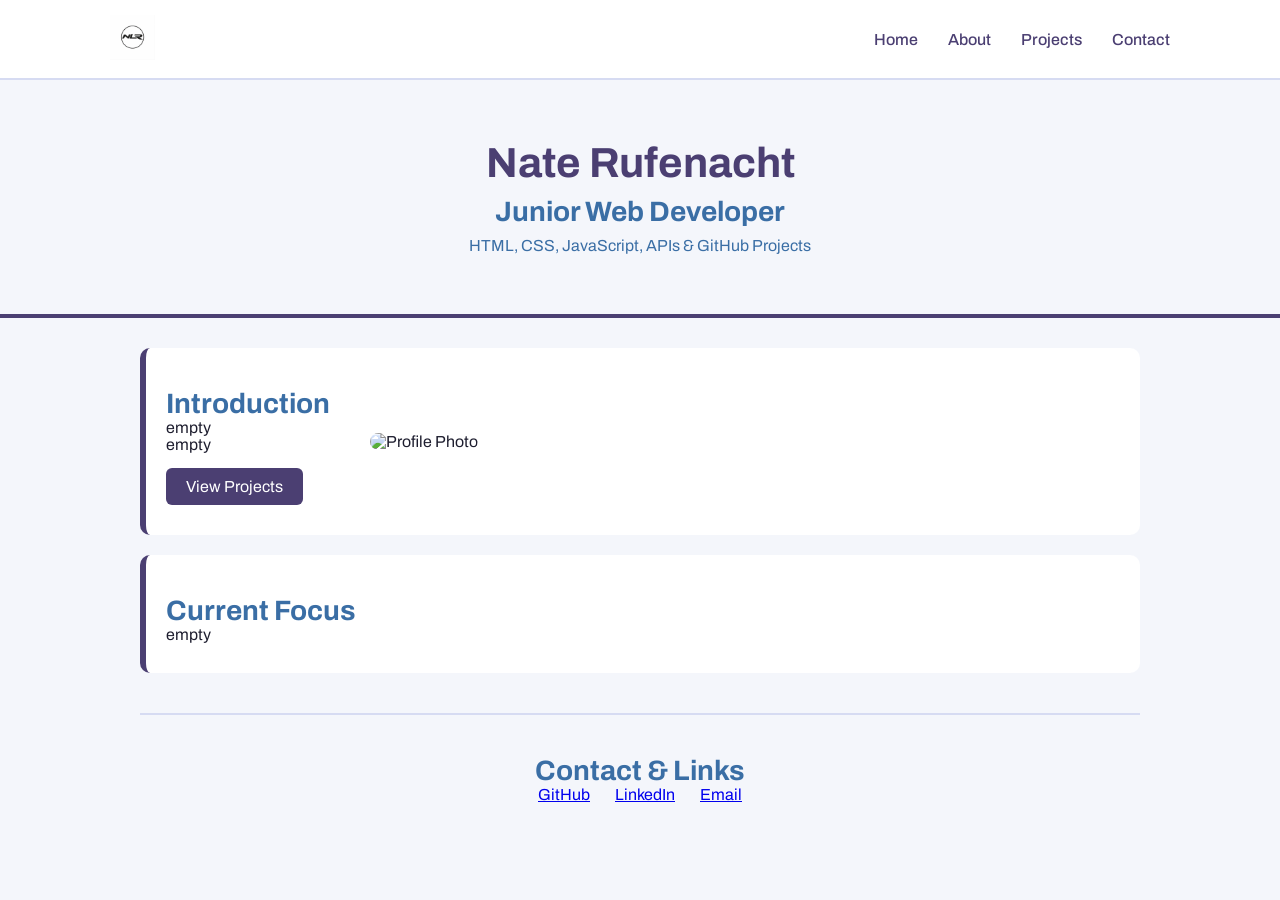
==== index.html @ f146574a "text update to main page" ====
<!DOCTYPE html>
<html lang="en">
<head>
    <meta charset="UTF-8">
    <meta name="viewport" content="width=device-width, initial-scale=1.0">
    <title>Nate Rufenacht | Portfolio</title>

    <link href="https://fonts.googleapis.com/css2?family=Archivo:wght@400;500;600&display=swap" rel="stylesheet">
    <link rel="stylesheet" href="style.css">
</head>
<body>

<nav class="nav">
    <div class="nav-container">
        <a href="index.html" class="logo">
            <img src="images/logo.png" alt="NLR Logo">
        </a>

        <ul class="nav-list">
            <li><a href="index.html">Home</a></li>
            <li><a href="about.html" target="_blank">About</a></li>
            <li><a href="projects.html" target="_blank">Projects</a></li>
            <li><a href="#contact">Contact</a></li>
        </ul>
    </div>
</nav>

<main>

<header class="container hero">
	<h1>Nate Rufenacht</h1>
    <h2>Junior Web Developer</h2>
    <p class="subtitle">HTML, CSS, JavaScript, APIs & GitHub Projects</p>
</header>

<div class="divider"></div>

<section class="container intro-layout">
    <div class="intro-text">
        <h2>Introduction</h2>
        <p>empty</p>
        <p>empty</p>

        <a href="projects.html" target="_blank" class="cta-button">
            View Projects
        </a>
    </div>

    <div class="intro-photo">
        <img src="images/profile.jpg" alt="Profile Photo">
    </div>
</section>

<section class="container content-card">
    <h2>Current Focus</h2>
    <p>empty</p>
</section>

</main>

<footer id="contact" class="container footer">
    <h2>Contact & Links</h2>
    <ul class="footer-links">
        <li><a href="https://github.com/naterufenacht" target="_blank">GitHub</a></li>
        <li><a href="#" target="_blank">LinkedIn</a></li>
        <li><a href="mailto:your.email@example.com">Email</a></li>
    </ul>
</footer>

</body>
</html>
---- style.css ----
:root {
    --primary: #4B3F72;
    --secondary: #3A6EA5;
    --accent: #A9B8E8;
    --background: #F4F6FB;
    --text: #1E1E2F;
    --line: #D6DBF2;
    --card: #FFFFFF;
}

* {
    margin: 0;
    padding: 0;
    box-sizing: border-box;
}

body {
    font-family: "Archivo", sans-serif;
    background: var(--background);
    color: var(--text);
}

/* Sticky Navbar */
.nav {
    position: sticky;
    top: 0;
    width: 100%;
    background: white;
    border-bottom: 2px solid var(--line);
    z-index: 1000;
}

.nav-container {
    max-width: 1100px;
    margin: 0 auto;
    padding: 15px 20px;
    display: flex;
    align-items: center;
    justify-content: space-between;
}

/* Logo */
.logo img {
    height: 45px;
    transition: transform 0.3s ease, filter 0.3s ease;
}

/* Dynamic Hover Effect */
.logo img:hover {
    transform: translateY(-3px) scale(1.05);
    filter: brightness(1.1);
}

/* Nav Links */
.nav-list {
    list-style: none;
    display: flex;
    gap: 30px;
}

.nav-list a {
    text-decoration: none;
    color: var(--primary);
    font-weight: 500;
    position: relative;
}

.nav-list a:hover {
    color: var(--secondary);
}

/* Layout */
.container {
    max-width: 1000px;
    margin: 0 auto;
    padding: 30px 20px;
}

.hero {
    text-align: center;
    padding-top: 60px;
}

h1 {
    font-size: 42px;
    color: var(--primary);
}

h2 {
    font-size: 28px;
    color: var(--secondary);
    margin-top: 10px;
}

.subtitle {
    color: var(--secondary);
    margin-top: 10px;
}

.divider {
    height: 4px;
    background: var(--primary);
    margin: 30px 0;
}

.intro-layout {
    display: flex;
    gap: 40px;
    align-items: center;
    background: var(--card);
    border-left: 6px solid var(--primary);
    border-radius: 10px;
}

.intro-photo img {
    width: 180px;
    border-radius: 10px;
}

.content-card {
    background: var(--card);
    border-left: 6px solid var(--primary);
    border-radius: 10px;
    margin-top: 20px;
}

.project-card {
    display: flex;
    gap: 30px;
    align-items: center;
    background: var(--card);
    border-left: 6px solid var(--secondary);
    border-radius: 10px;
    margin-bottom: 25px;
}

.project-image img {
    width: 260px;
    border-radius: 8px;
}

.cta-button {
    display: inline-block;
    margin-top: 15px;
    padding: 10px 20px;
    background: var(--primary);
    color: white;
    text-decoration: none;
    border-radius: 6px;
}

.cta-button:hover {
    background: var(--secondary);
}

.footer {
    text-align: center;
    border-top: 2px solid var(--line);
    margin-top: 40px;
}

.footer-links {
    list-style: none;
    display: flex;
    justify-content: center;
    gap: 25px;
}

/* Mobile */
@media (max-width: 768px) {
    .nav-list {
        gap: 15px;
        font-size: 14px;
    }

    .intro-layout,
    .project-card {
        flex-direction: column;
        text-align: center;
    }

    .project-image img {
        width: 100%;
        max-width: 300px;
    }
}
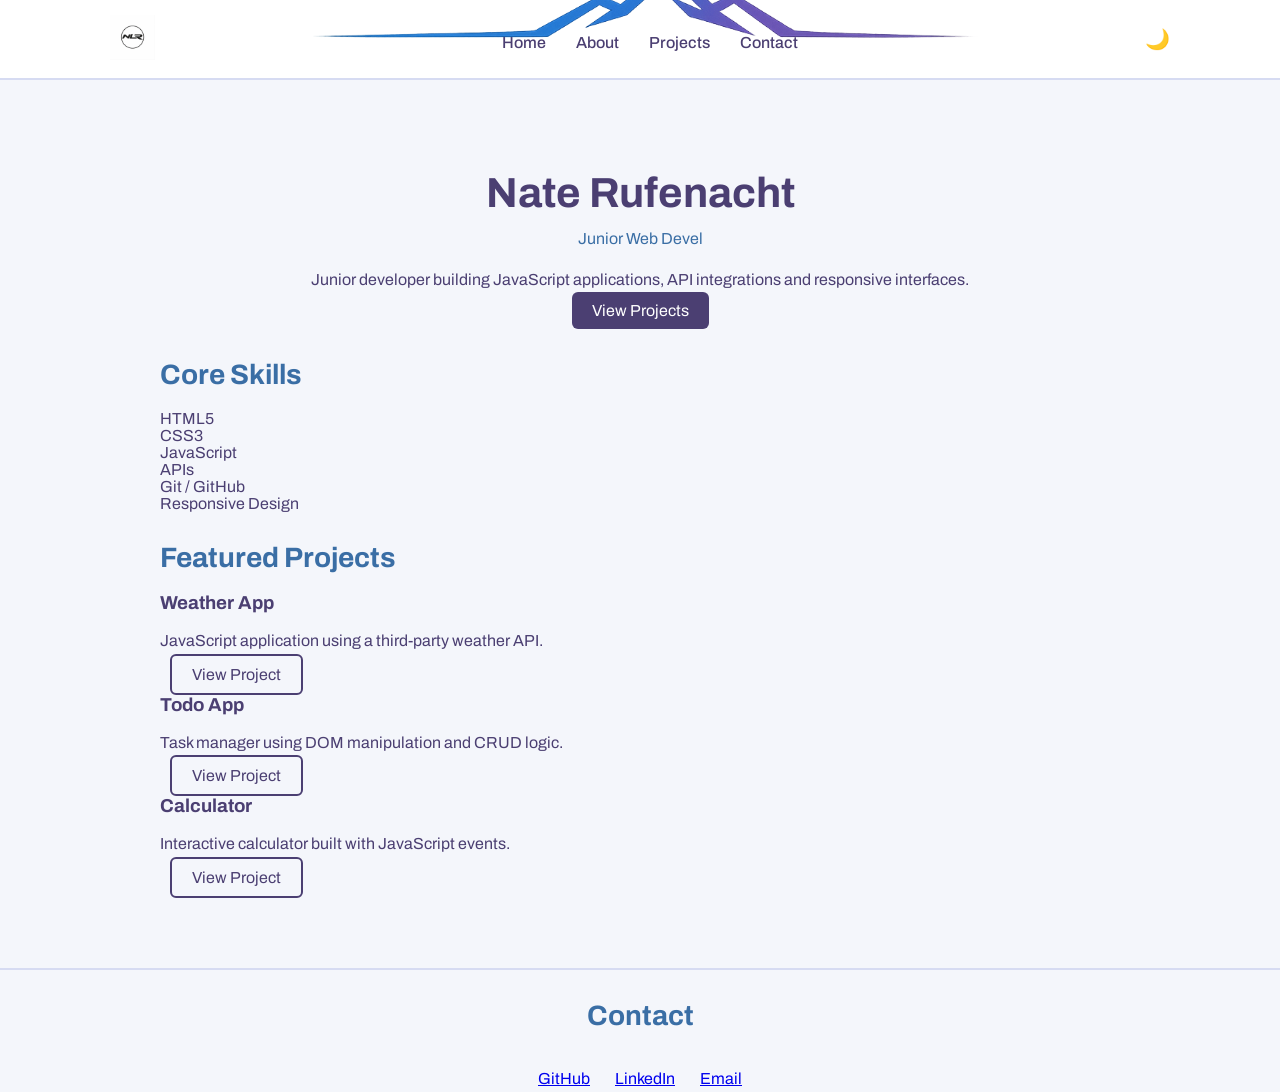
==== commit 04b2447c: "structure changes wednesday" ====
--- a/index.html
+++ b/index.html
@@ -1,71 +1,193 @@
 <!DOCTYPE html>
 <html lang="en">
+
 <head>
+
+    <!-- Basic page setup -->
     <meta charset="UTF-8">
     <meta name="viewport" content="width=device-width, initial-scale=1.0">
-    <title>Nate Rufenacht | Portfolio</title>
+
+    <title>Nate Rufenacht | Web Developer</title>
+
+    <!-- Google font -->
+    <link rel="preconnect" href="https://fonts.googleapis.com">
+    <link rel="preconnect" href="https://fonts.gstatic.com" crossorigin>
 
     <link href="https://fonts.googleapis.com/css2?family=Archivo:wght@400;500;600&display=swap" rel="stylesheet">
+
+    <!-- Styles -->
     <link rel="stylesheet" href="style.css">
+
 </head>
+
+
 <body>
 
-<nav class="nav">
-    <div class="nav-container">
-        <a href="index.html" class="logo">
-            <img src="images/logo.png" alt="NLR Logo">
-        </a>
+    <!-- Navigation -->
 
-        <ul class="nav-list">
-            <li><a href="index.html">Home</a></li>
-            <li><a href="about.html" target="_blank">About</a></li>
-            <li><a href="projects.html" target="_blank">Projects</a></li>
-            <li><a href="#contact">Contact</a></li>
+    <nav class="nav">
+
+        <div class="nav-container">
+
+            <!-- Logo -->
+            <a href="index.html" class="logo">
+                <img src="images/logo.png" alt="NLR logo">
+            </a>
+
+            <!-- Navigation links -->
+            <ul class="nav-list">
+                <li><a href="index.html">Home</a></li>
+                <li><a href="about.html">About</a></li>
+                <li><a href="projects.html">Projects</a></li>
+                <li><a href="#contact">Contact</a></li>
+            </ul>
+
+            <!-- Dark mode toggle -->
+            <button id="dark-toggle" class="dark-toggle">
+                🌙
+            </button>
+
+        </div>
+
+    </nav>
+
+
+    <main class="container">
+
+        <!-- Hero section -->
+
+        <section class="hero">
+
+            <h1>Nate Rufenacht</h1>
+
+            <p class="subtitle">
+                <span id="typing-text"></span>
+            </p>
+
+            <p class="hero-intro">
+                Junior developer building JavaScript applications, API integrations
+                and responsive interfaces.
+            </p>
+
+            <a href="projects.html" class="btn-primary">
+                View Projects
+            </a>
+
+        </section>
+
+
+        <!-- Skills overview -->
+
+        <section class="skills-section">
+
+            <h2>Core Skills</h2>
+
+            <div class="skills-grid">
+
+                <div class="skill-card">HTML5</div>
+                <div class="skill-card">CSS3</div>
+                <div class="skill-card">JavaScript</div>
+                <div class="skill-card">APIs</div>
+                <div class="skill-card">Git / GitHub</div>
+                <div class="skill-card">Responsive Design</div>
+
+            </div>
+
+        </section>
+
+
+        <!-- Featured projects preview -->
+
+        <section class="featured-projects">
+
+            <h2>Featured Projects</h2>
+
+            <div class="project-preview">
+
+                <div class="project-item">
+
+                    <h3>Weather App</h3>
+
+                    <p>
+                        JavaScript application using a third-party weather API.
+                    </p>
+
+                    <a href="projects.html" class="btn-secondary">
+                        View Project
+                    </a>
+
+                </div>
+
+
+                <div class="project-item">
+
+                    <h3>Todo App</h3>
+
+                    <p>
+                        Task manager using DOM manipulation and CRUD logic.
+                    </p>
+
+                    <a href="projects.html" class="btn-secondary">
+                        View Project
+                    </a>
+
+                </div>
+
+
+                <div class="project-item">
+
+                    <h3>Calculator</h3>
+
+                    <p>
+                        Interactive calculator built with JavaScript events.
+                    </p>
+
+                    <a href="projects.html" class="btn-secondary">
+                        View Project
+                    </a>
+
+                </div>
+
+            </div>
+
+        </section>
+
+    </main>
+
+
+    <!-- Footer -->
+
+    <footer id="contact" class="footer">
+
+        <h2>Contact</h2>
+
+        <ul class="footer-links">
+
+            <li>
+                <a href="https://github.com/naterufenacht" target="_blank">
+                    GitHub
+                </a>
+            </li>
+
+            <li>
+                <a href="#">
+                    LinkedIn
+                </a>
+            </li>
+
+            <li>
+                <a href="mailto:your.email@example.com">
+                    Email
+                </a>
+            </li>
+
         </ul>
-    </div>
-</nav>
 
-<main>
+    </footer>
 
-<header class="container hero">
-	<h1>Nate Rufenacht</h1>
-    <h2>Junior Web Developer</h2>
-    <p class="subtitle">HTML, CSS, JavaScript, APIs & GitHub Projects</p>
-</header>
 
-<div class="divider"></div>
-
-<section class="container intro-layout">
-    <div class="intro-text">
-        <h2>Introduction</h2>
-        <p>empty</p>
-        <p>empty</p>
-
-        <a href="projects.html" target="_blank" class="cta-button">
-            View Projects
-        </a>
-    </div>
-
-    <div class="intro-photo">
-        <img src="images/profile.jpg" alt="Profile Photo">
-    </div>
-</section>
-
-<section class="container content-card">
-    <h2>Current Focus</h2>
-    <p>empty</p>
-</section>
-
-</main>
-
-<footer id="contact" class="container footer">
-    <h2>Contact & Links</h2>
-    <ul class="footer-links">
-        <li><a href="https://github.com/naterufenacht" target="_blank">GitHub</a></li>
-        <li><a href="#" target="_blank">LinkedIn</a></li>
-        <li><a href="mailto:your.email@example.com">Email</a></li>
-    </ul>
-</footer>
+    <!-- Scripts -->
+    <script src="script.js"></script>
 
 </body>
-</html>
+</html>
--- a/style.css
+++ b/style.css
@@ -3,7 +3,6 @@
     --secondary: #3A6EA5;
     --accent: #A9B8E8;
     --background: #F4F6FB;
-    --text: #1E1E2F;
     --line: #D6DBF2;
     --card: #FFFFFF;
 }
@@ -17,7 +16,7 @@
 body {
     font-family: "Archivo", sans-serif;
     background: var(--background);
-    color: var(--text);
+    color: var(--primary);
 }
 
 /* Sticky Navbar */
@@ -35,8 +34,11 @@
     margin: 0 auto;
     padding: 15px 20px;
     display: flex;
-    align-items: center;
     justify-content: space-between;
+    background-image: url("images/mountain-divider.png");
+    background-repeat: no-repeat;
+    background-position: left;
+    background-size: cover;
 }
 
 /* Logo */
@@ -81,6 +83,12 @@
     padding-top: 60px;
 }
 
+p {
+    margin-top: 15px;
+    line-height: 1.6;
+    color: var(--primary);
+}
+
 h1 {
     font-size: 42px;
     color: var(--primary);
@@ -90,6 +98,13 @@
     font-size: 28px;
     color: var(--secondary);
     margin-top: 10px;
+    padding: 20px 0px
+}
+
+ul {
+    margin-top: 15px;
+    line-height: 1.6;
+    color: var(--primary);
 }
 
 .subtitle {
@@ -137,6 +152,15 @@
 .project-image img {
     width: 260px;
     border-radius: 8px;
+}   
+
+#project-content ul {
+    margin-top: 10px;
+    line-height: 1.6;
+}
+
+project-content ul li {
+    margin-bottom: 8px;
 }
 
 .cta-button {
@@ -150,6 +174,22 @@
 }
 
 .cta-button:hover {
+    background: var(--secondary);
+}
+
+.btn {
+    display: inline-block;
+    margin-top: 15px;
+    padding: 10px 20px;
+    background: var(--primary);
+    color: white;
+    text-decoration: none;
+    border-radius: 6px;
+    border: none;
+    cursor: pointer;
+}
+
+.btn:hover {
     background: var(--secondary);
 }
 
@@ -184,3 +224,158 @@
         max-width: 300px;
     }
 }
+
+/* Mountain Divider Image */
+.mountain-divider img {
+    max-width: 500px;
+    width: 80%;
+    margin: 25px 0 35px 0;
+    opacity: 0.9;
+}
+
+/* Keep your custom navbar style */
+.nav {
+    position: sticky;
+    top: 0;
+    background: white;
+    border-bottom: 2px solid var(--line);
+    z-index: 1000;
+}
+
+/* Logo hover animation (dynamic but subtle) */
+.logo img {
+    height: 45px;
+    transition: transform 0.3s ease, opacity 0.3s ease;
+}
+
+.logo img:hover {
+    transform: translateY(-2px) scale(1.05);
+    opacity: 0.9;
+}
+
+/* Profile Image */
+.profile-img {
+    max-width: 220px;
+    border-radius: 12px;
+    border: 2px solid var(--line);
+}
+
+/* Project Images */
+.project-img {
+    max-width: 100%;
+    border-radius: 10px;
+    border: 2px solid var(--line);
+}
+
+/* smooth scrolling */
+
+html {
+scroll-behavior: smooth;
+}
+
+
+/* section reveal animation */
+
+section {
+
+opacity: 0;
+transform: translateY(30px);
+transition: all 0.6s ease;
+
+}
+
+.section-visible {
+
+opacity: 1;
+transform: translateY(0);
+
+}
+
+
+/* project button spacing */
+
+.project-links {
+margin-top: 15px;
+}
+
+/* dark mode variables */
+
+body.dark-mode {
+
+--background: #12141a;
+--card: #1c1f26;
+--line: #2c3038;
+
+color: #e6e6e6;
+background: var(--background);
+
+}
+
+
+/* dark mode toggle */
+
+.dark-toggle {
+
+background: none;
+border: none;
+font-size: 20px;
+cursor: pointer;
+
+}
+
+section {
+
+opacity: 0;
+transform: translateY(40px);
+transition: all 0.6s ease;
+
+}
+
+.section-visible {
+
+opacity: 1;
+transform: translateY(0);
+
+}
+
+.project-buttons {
+
+    margin-top: 15px;
+
+}
+
+.btn-primary {
+
+    display: inline-block;
+    padding: 10px 20px;
+    background: var(--primary);
+    color: white;
+    text-decoration: none;
+    border-radius: 6px;
+
+}
+
+.btn-primary:hover {
+
+    background: var(--secondary);
+
+}
+
+.btn-secondary {
+
+    display: inline-block;
+    padding: 10px 20px;
+    margin-left: 10px;
+    border: 2px solid var(--primary);
+    color: var(--primary);
+    text-decoration: none;
+    border-radius: 6px;
+
+}
+
+.btn-secondary:hover {
+
+    background: var(--primary);
+    color: white;
+
+}
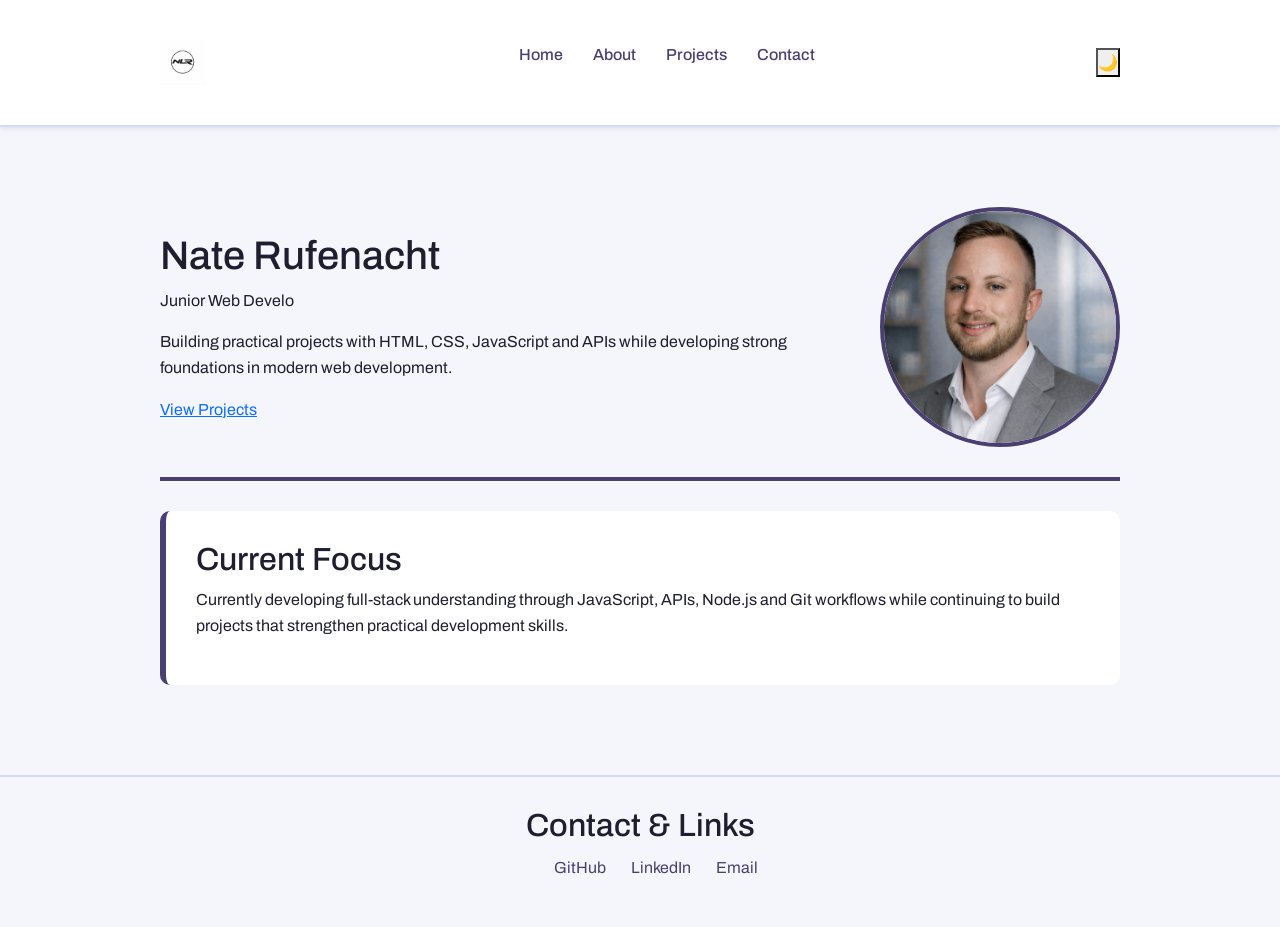
==== commit 8cd2c2d6: "thursday update - fixed bugs" ====
--- a/index.html
+++ b/index.html
@@ -2,39 +2,25 @@
 <html lang="en">
 
 <head>
-
-    <!-- Basic page setup -->
     <meta charset="UTF-8">
     <meta name="viewport" content="width=device-width, initial-scale=1.0">
-
     <title>Nate Rufenacht | Web Developer</title>
 
-    <!-- Google font -->
-    <link rel="preconnect" href="https://fonts.googleapis.com">
-    <link rel="preconnect" href="https://fonts.gstatic.com" crossorigin>
-
     <link href="https://fonts.googleapis.com/css2?family=Archivo:wght@400;500;600&display=swap" rel="stylesheet">
-
-    <!-- Styles -->
+    <link href="https://cdn.jsdelivr.net/npm/bootstrap@5.3.3/dist/css/bootstrap.min.css" rel="stylesheet">
     <link rel="stylesheet" href="style.css">
-
 </head>
-
 
 <body>
 
     <!-- Navigation -->
+    <nav class="nav shadow-sm">
+        <div class="container nav-container">
 
-    <nav class="nav">
-
-        <div class="nav-container">
-
-            <!-- Logo -->
             <a href="index.html" class="logo">
-                <img src="images/logo.png" alt="NLR logo">
+                <img src="images/logo.png" alt="NLR Logo">
             </a>
 
-            <!-- Navigation links -->
             <ul class="nav-list">
                 <li><a href="index.html">Home</a></li>
                 <li><a href="about.html">About</a></li>
@@ -42,113 +28,62 @@
                 <li><a href="#contact">Contact</a></li>
             </ul>
 
-            <!-- Dark mode toggle -->
-            <button id="dark-toggle" class="dark-toggle">
-                🌙
-            </button>
+            <button id="dark-toggle">🌙</button>
 
         </div>
-
     </nav>
 
 
     <main class="container">
 
-        <!-- Hero section -->
+        <!-- Hero -->
+        <section class="hero-section">
 
-        <section class="hero">
+           <div class="hero-text">
 
-            <h1>Nate Rufenacht</h1>
+                <h1>Nate Rufenacht</h1>
 
-            <p class="subtitle">
-                <span id="typing-text"></span>
-            </p>
+                <p class="hero-role">
+                    <span id="typing-text">Junior Web Developer</span>
+                </p>
 
-            <p class="hero-intro">
-                Junior developer building JavaScript applications, API integrations
-                and responsive interfaces.
-            </p>
+                <p class="hero-description">
+                    Building practical projects with HTML, CSS, JavaScript and APIs
+                    while developing strong foundations in modern web development.
+                </p>
 
-            <a href="projects.html" class="btn-primary">
-                View Projects
-            </a>
+                <a href="projects.html" class="cta-button">
+                    View Projects
+                </a>
 
-        </section>
+            </div>
 
+            <div class="hero-image">
 
-        <!-- Skills overview -->
-
-        <section class="skills-section">
-
-            <h2>Core Skills</h2>
-
-            <div class="skills-grid">
-
-                <div class="skill-card">HTML5</div>
-                <div class="skill-card">CSS3</div>
-                <div class="skill-card">JavaScript</div>
-                <div class="skill-card">APIs</div>
-                <div class="skill-card">Git / GitHub</div>
-                <div class="skill-card">Responsive Design</div>
+                <img
+                    src="images/profile.png"
+                    alt="Nate Rufenacht"
+                    class="profile-img"
+                >
 
             </div>
 
         </section>
 
 
-        <!-- Featured projects preview -->
-
-        <section class="featured-projects">
-
-            <h2>Featured Projects</h2>
-
-            <div class="project-preview">
-
-                <div class="project-item">
-
-                    <h3>Weather App</h3>
-
-                    <p>
-                        JavaScript application using a third-party weather API.
-                    </p>
-
-                    <a href="projects.html" class="btn-secondary">
-                        View Project
-                    </a>
-
-                </div>
+        <div class="divider"></div>
 
 
-                <div class="project-item">
+        <!-- Current Focus -->
+        <section class="content-card">
 
-                    <h3>Todo App</h3>
+            <h2>Current Focus</h2>
 
-                    <p>
-                        Task manager using DOM manipulation and CRUD logic.
-                    </p>
-
-                    <a href="projects.html" class="btn-secondary">
-                        View Project
-                    </a>
-
-                </div>
-
-
-                <div class="project-item">
-
-                    <h3>Calculator</h3>
-
-                    <p>
-                        Interactive calculator built with JavaScript events.
-                    </p>
-
-                    <a href="projects.html" class="btn-secondary">
-                        View Project
-                    </a>
-
-                </div>
-
-            </div>
+            <p>
+                Currently developing full-stack understanding through JavaScript,
+                APIs, Node.js and Git workflows while continuing to build projects
+                that strengthen practical development skills.
+            </p>
 
         </section>
 
@@ -156,10 +91,9 @@
 
 
     <!-- Footer -->
-
     <footer id="contact" class="footer">
 
-        <h2>Contact</h2>
+        <h2>Contact & Links</h2>
 
         <ul class="footer-links">
 
@@ -170,13 +104,13 @@
             </li>
 
             <li>
-                <a href="#">
+                <a href="https://www.linkedin.com/in/nathan-rufenacht-2a9b1a1b3/" target="_blank">
                     LinkedIn
                 </a>
             </li>
 
             <li>
-                <a href="mailto:your.email@example.com">
+                <a href="mailto:nathan.rufenacht@gmail.com " target="_blank">
                     Email
                 </a>
             </li>
@@ -185,9 +119,8 @@
 
     </footer>
 
-
-    <!-- Scripts -->
     <script src="script.js"></script>
 
 </body>
+
 </html>
--- a/style.css
+++ b/style.css
@@ -1,10 +1,13 @@
 :root {
+
     --primary: #4B3F72;
     --secondary: #3A6EA5;
     --accent: #A9B8E8;
     --background: #F4F6FB;
+    --text: #1E1E2F;
     --line: #D6DBF2;
     --card: #FFFFFF;
+
 }
 
 * {
@@ -14,368 +17,323 @@
 }
 
 body {
+
     font-family: "Archivo", sans-serif;
     background: var(--background);
-    color: var(--primary);
-}
-
-/* Sticky Navbar */
+    color: var(--text);
+    line-height: 1.6;
+
+}
+
+/* Navigation */
+
 .nav {
-    position: sticky;
-    top: 0;
-    width: 100%;
-    background: white;
-    border-bottom: 2px solid var(--line);
-    z-index: 1000;
-}
-
-.nav-container {
-    max-width: 1100px;
-    margin: 0 auto;
-    padding: 15px 20px;
-    display: flex;
-    justify-content: space-between;
-    background-image: url("images/mountain-divider.png");
-    background-repeat: no-repeat;
-    background-position: left;
-    background-size: cover;
-}
-
-/* Logo */
-.logo img {
-    height: 45px;
-    transition: transform 0.3s ease, filter 0.3s ease;
-}
-
-/* Dynamic Hover Effect */
-.logo img:hover {
-    transform: translateY(-3px) scale(1.05);
-    filter: brightness(1.1);
-}
-
-/* Nav Links */
-.nav-list {
-    list-style: none;
-    display: flex;
-    gap: 30px;
-}
-
-.nav-list a {
-    text-decoration: none;
-    color: var(--primary);
-    font-weight: 500;
-    position: relative;
-}
-
-.nav-list a:hover {
-    color: var(--secondary);
-}
-
-/* Layout */
-.container {
-    max-width: 1000px;
-    margin: 0 auto;
-    padding: 30px 20px;
-}
-
-.hero {
-    text-align: center;
-    padding-top: 60px;
-}
-
-p {
-    margin-top: 15px;
-    line-height: 1.6;
-    color: var(--primary);
-}
-
-h1 {
-    font-size: 42px;
-    color: var(--primary);
-}
-
-h2 {
-    font-size: 28px;
-    color: var(--secondary);
-    margin-top: 10px;
-    padding: 20px 0px
-}
-
-ul {
-    margin-top: 15px;
-    line-height: 1.6;
-    color: var(--primary);
-}
-
-.subtitle {
-    color: var(--secondary);
-    margin-top: 10px;
-}
-
-.divider {
-    height: 4px;
-    background: var(--primary);
-    margin: 30px 0;
-}
-
-.intro-layout {
-    display: flex;
-    gap: 40px;
-    align-items: center;
-    background: var(--card);
-    border-left: 6px solid var(--primary);
-    border-radius: 10px;
-}
-
-.intro-photo img {
-    width: 180px;
-    border-radius: 10px;
-}
-
-.content-card {
-    background: var(--card);
-    border-left: 6px solid var(--primary);
-    border-radius: 10px;
-    margin-top: 20px;
-}
-
-.project-card {
-    display: flex;
-    gap: 30px;
-    align-items: center;
-    background: var(--card);
-    border-left: 6px solid var(--secondary);
-    border-radius: 10px;
-    margin-bottom: 25px;
-}
-
-.project-image img {
-    width: 260px;
-    border-radius: 8px;
-}   
-
-#project-content ul {
-    margin-top: 10px;
-    line-height: 1.6;
-}
-
-project-content ul li {
-    margin-bottom: 8px;
-}
-
-.cta-button {
-    display: inline-block;
-    margin-top: 15px;
-    padding: 10px 20px;
-    background: var(--primary);
-    color: white;
-    text-decoration: none;
-    border-radius: 6px;
-}
-
-.cta-button:hover {
-    background: var(--secondary);
-}
-
-.btn {
-    display: inline-block;
-    margin-top: 15px;
-    padding: 10px 20px;
-    background: var(--primary);
-    color: white;
-    text-decoration: none;
-    border-radius: 6px;
-    border: none;
-    cursor: pointer;
-}
-
-.btn:hover {
-    background: var(--secondary);
-}
-
-.footer {
-    text-align: center;
-    border-top: 2px solid var(--line);
-    margin-top: 40px;
-}
-
-.footer-links {
-    list-style: none;
-    display: flex;
-    justify-content: center;
-    gap: 25px;
-}
-
-/* Mobile */
-@media (max-width: 768px) {
-    .nav-list {
-        gap: 15px;
-        font-size: 14px;
-    }
-
-    .intro-layout,
-    .project-card {
-        flex-direction: column;
-        text-align: center;
-    }
-
-    .project-image img {
-        width: 100%;
-        max-width: 300px;
-    }
-}
-
-/* Mountain Divider Image */
-.mountain-divider img {
-    max-width: 500px;
-    width: 80%;
-    margin: 25px 0 35px 0;
-    opacity: 0.9;
-}
-
-/* Keep your custom navbar style */
-.nav {
+
     position: sticky;
     top: 0;
     background: white;
     border-bottom: 2px solid var(--line);
     z-index: 1000;
-}
-
-/* Logo hover animation (dynamic but subtle) */
+
+}
+
+.nav-container {
+
+    max-width: 1100px;
+    margin: auto;
+    padding: 15px 20px;
+
+    display: flex;
+    justify-content: space-between;
+    align-items: center;
+
+}
+
 .logo img {
+
     height: 45px;
-    transition: transform 0.3s ease, opacity 0.3s ease;
+    transition: transform 0.3s ease;
+
 }
 
 .logo img:hover {
-    transform: translateY(-2px) scale(1.05);
-    opacity: 0.9;
-}
-
-/* Profile Image */
+
+    transform: scale(1.05);
+
+}
+
+.nav-list {
+
+    list-style: none;
+    display: flex;
+    gap: 30px;
+
+}
+
+.nav-list a {
+
+    text-decoration: none;
+    color: var(--primary);
+    font-weight: 500;
+
+}
+
+.nav-list a:hover {
+
+    color: var(--secondary);
+
+}
+
+/* Layout */
+
+.container {
+
+    max-width: 1000px;
+    margin: auto;
+    padding: 40px 20px;
+
+}
+
+/* Hero */
+
+.hero {
+
+    text-align: center;
+    margin-top: 40px;
+
+}
+
+.hero h1 {
+
+    font-size: 42px;
+    color: var(--primary);
+
+}
+
+.hero-section {
+
+    display: flex;
+    align-items: center;
+    justify-content: space-between;
+    gap: 60px;
+    margin-top: 40px;
+
+}
+
+.subtitle {
+
+    color: var(--secondary);
+    margin-top: 10px;
+
+}
+
+.divider {
+
+    height: 4px;
+    background: var(--primary);
+    margin: 30px 0;
+
+}
+
+/* Cards */
+
+.content-card {
+
+    background: var(--card);
+    padding: 30px;
+    border-radius: 10px;
+    border-left: 6px solid var(--primary);
+    margin-top: 20px;
+
+}
+
+/* Profile */
+
 .profile-img {
-    max-width: 220px;
-    border-radius: 12px;
-    border: 2px solid var(--line);
-}
-
-/* Project Images */
+
+    width: 240px;
+    height: 240px;
+    object-fit: cover;
+    border-radius: 50%;
+    border: 4px solid var(--primary);
+
+}
+
+/* Projects */
+
+.project-grid {
+
+    display: flex;
+    flex-direction: column;
+    gap: 30px;
+
+}
+
+.project-card {
+
+    display: flex;
+    gap: 30px;
+    background: var(--card);
+    padding: 25px;
+    border-radius: 10px;
+    border-left: 6px solid var(--secondary);
+    align-items: center;
+
+}
+
 .project-img {
-    max-width: 100%;
-    border-radius: 10px;
-    border: 2px solid var(--line);
-}
-
-/* smooth scrolling */
-
-html {
-scroll-behavior: smooth;
-}
-
-
-/* section reveal animation */
-
-section {
-
-opacity: 0;
-transform: translateY(30px);
-transition: all 0.6s ease;
-
-}
-
-.section-visible {
-
-opacity: 1;
-transform: translateY(0);
-
-}
-
-
-/* project button spacing */
-
-.project-links {
-margin-top: 15px;
-}
-
-/* dark mode variables */
-
-body.dark-mode {
-
---background: #12141a;
---card: #1c1f26;
---line: #2c3038;
-
-color: #e6e6e6;
-background: var(--background);
-
-}
-
-
-/* dark mode toggle */
-
-.dark-toggle {
-
-background: none;
-border: none;
-font-size: 20px;
-cursor: pointer;
-
-}
-
-section {
-
-opacity: 0;
-transform: translateY(40px);
-transition: all 0.6s ease;
-
-}
-
-.section-visible {
-
-opacity: 1;
-transform: translateY(0);
-
-}
+
+    width: 260px;
+    border-radius: 8px;
+
+}
+
+.project-content h2 {
+
+    color: var(--secondary);
+
+}
+
+.project-content ul {
+
+    margin: 10px 0 15px 20px;
+
+}
+
+/* Buttons */
 
 .project-buttons {
 
-    margin-top: 15px;
-
-}
-
-.btn-primary {
-
-    display: inline-block;
-    padding: 10px 20px;
+    display: flex;
+    gap: 10px;
+
+}
+
+.project-card:hover {
+
+    transform: translateY(-3px);
+    box-shadow: 0 8px 18px rgba(0,0,0,0.08);
+
+}
+
+.btn-demo,
+.btn-github {
+
+    padding: 8px 16px;
+    text-decoration: none;
+    border-radius: 6px;
+    font-weight: 500;
+}
+
+.btn-demo {
+
     background: var(--primary);
     color: white;
-    text-decoration: none;
-    border-radius: 6px;
-
-}
-
-.btn-primary:hover {
+
+}
+
+.btn-demo:hover {
 
     background: var(--secondary);
 
 }
 
-.btn-secondary {
-
-    display: inline-block;
-    padding: 10px 20px;
-    margin-left: 10px;
+.btn-github {
+
     border: 2px solid var(--primary);
     color: var(--primary);
-    text-decoration: none;
-    border-radius: 6px;
-
-}
-
-.btn-secondary:hover {
+
+}
+
+.btn-github:hover {
 
     background: var(--primary);
     color: white;
 
+}
+
+.btn-demo,
+.btn-github {
+
+    transition: all 0.2s ease;
+
+}
+
+/* Footer */
+
+.footer {
+
+    text-align: center;
+    border-top: 2px solid var(--line);
+    padding: 30px 0;
+    margin-top: 50px;
+
+}
+
+.footer-links {
+
+    list-style: none;
+    display: flex;
+    justify-content: center;
+    gap: 25px;
+    margin-top: 10px;
+
+}
+
+.footer-links a {
+
+    text-decoration: none;
+    color: var(--primary);
+
+}
+
+.dark-mode {
+
+    --background: #121212;
+    --text: #f5f5f5;
+    --card: #1e1e1e;
+    --line: #333;
+
+}
+
+/* Responsive */
+
+@media (max-width: 768px) {
+
+    .project-card {
+
+        flex-direction: column;
+        text-align: center;
+
+    }
+
+    .project-img {
+
+        width: 100%;
+        max-width: 300px;
+
+    }
+
+}
+
+@media (max-width: 768px) {
+
+    .hero-section {
+
+        flex-direction: column;
+        text-align: center;
+
+    }
+
+}
+
+section {
+    opacity: 0;
+    transform: translateY(30px);
+    transition: all 0.6s ease;
+}
+
+.section-visible {
+    opacity: 1;
+    transform: translateY(0);
 }
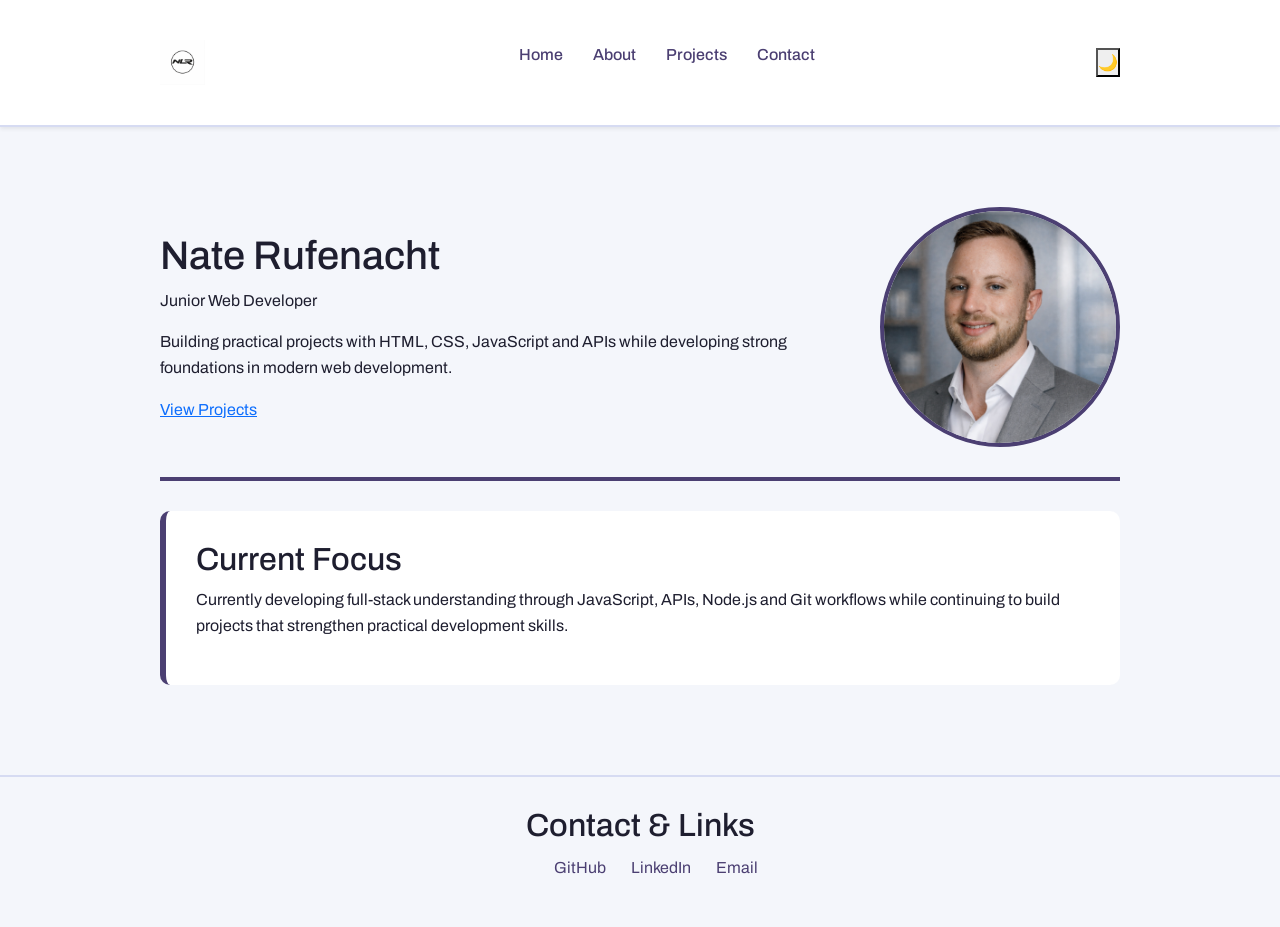
==== commit 08210387: "fixed linkedin buttons" ====
--- a/index.html
+++ b/index.html
@@ -104,7 +104,7 @@
             </li>
 
             <li>
-                <a href="https://www.linkedin.com/in/nathan-rufenacht-2a9b1a1b3/" target="_blank">
+                <a href="www.linkedin.com/in/nate-rufenacht-547825231" target="_blank">
                     LinkedIn
                 </a>
             </li>
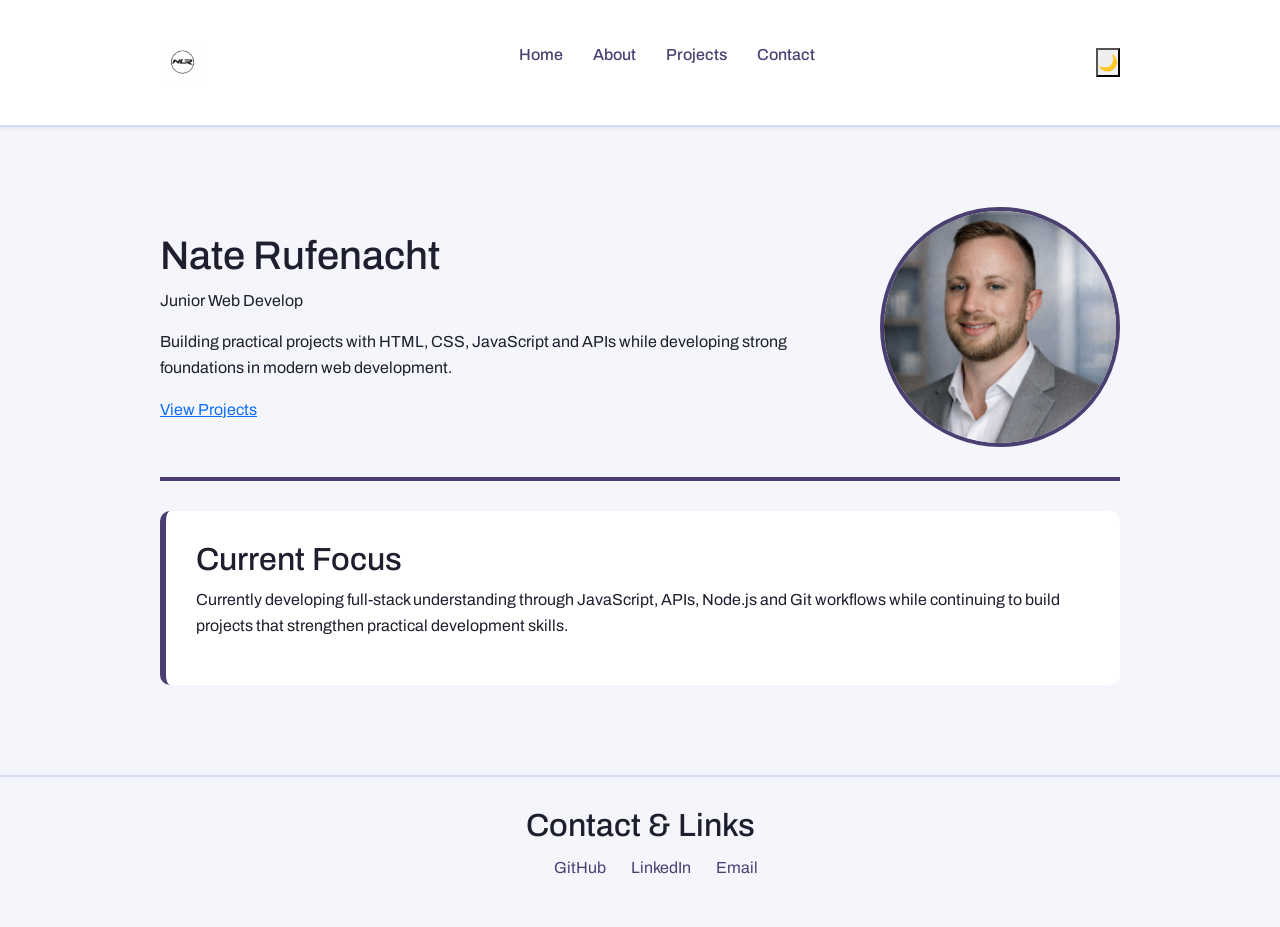
==== commit d7b61237: "corrected email address error" ====
--- a/index.html
+++ b/index.html
@@ -104,13 +104,13 @@
             </li>
 
             <li>
-                <a href="www.linkedin.com/in/nate-rufenacht-547825231" target="_blank">
+                <a href="https://www.linkedin.com/in/nate-rufenacht-547825231" target="_blank">
                     LinkedIn
                 </a>
             </li>
 
             <li>
-                <a href="mailto:nathan.rufenacht@gmail.com " target="_blank">
+                <a href="mailto:nathan.rufenacht2@gmail.com " target="_blank">
                     Email
                 </a>
             </li>
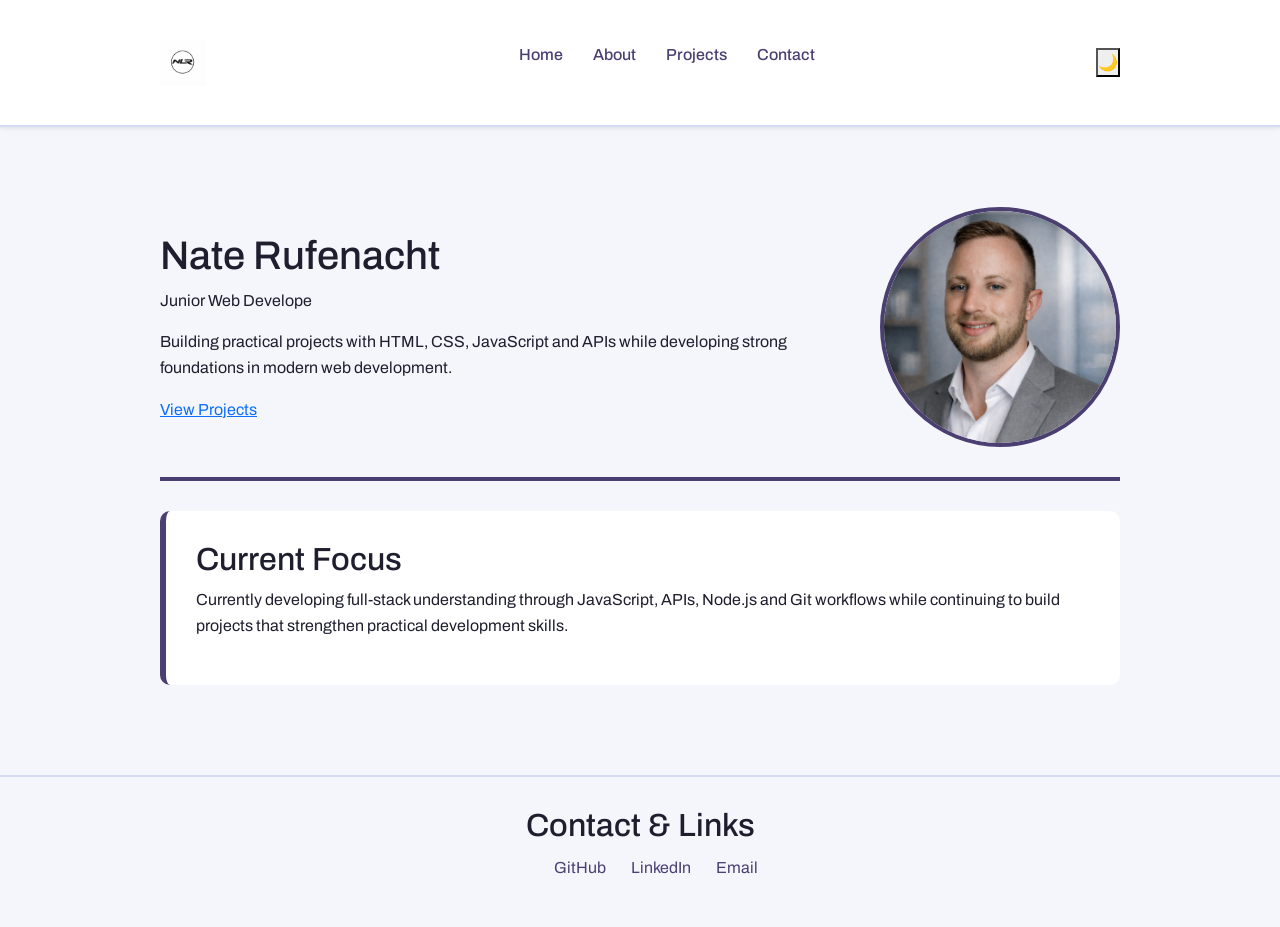
==== commit b42f50e7: "email FULLY corrected on all pages" ====
--- a/index.html
+++ b/index.html
@@ -110,7 +110,7 @@
             </li>
 
             <li>
-                <a href="mailto:nathan.rufenacht2@gmail.com " target="_blank">
+                <a href="mailto:nathanrufenacht2@gmail.com " target="_blank">
                     Email
                 </a>
             </li>
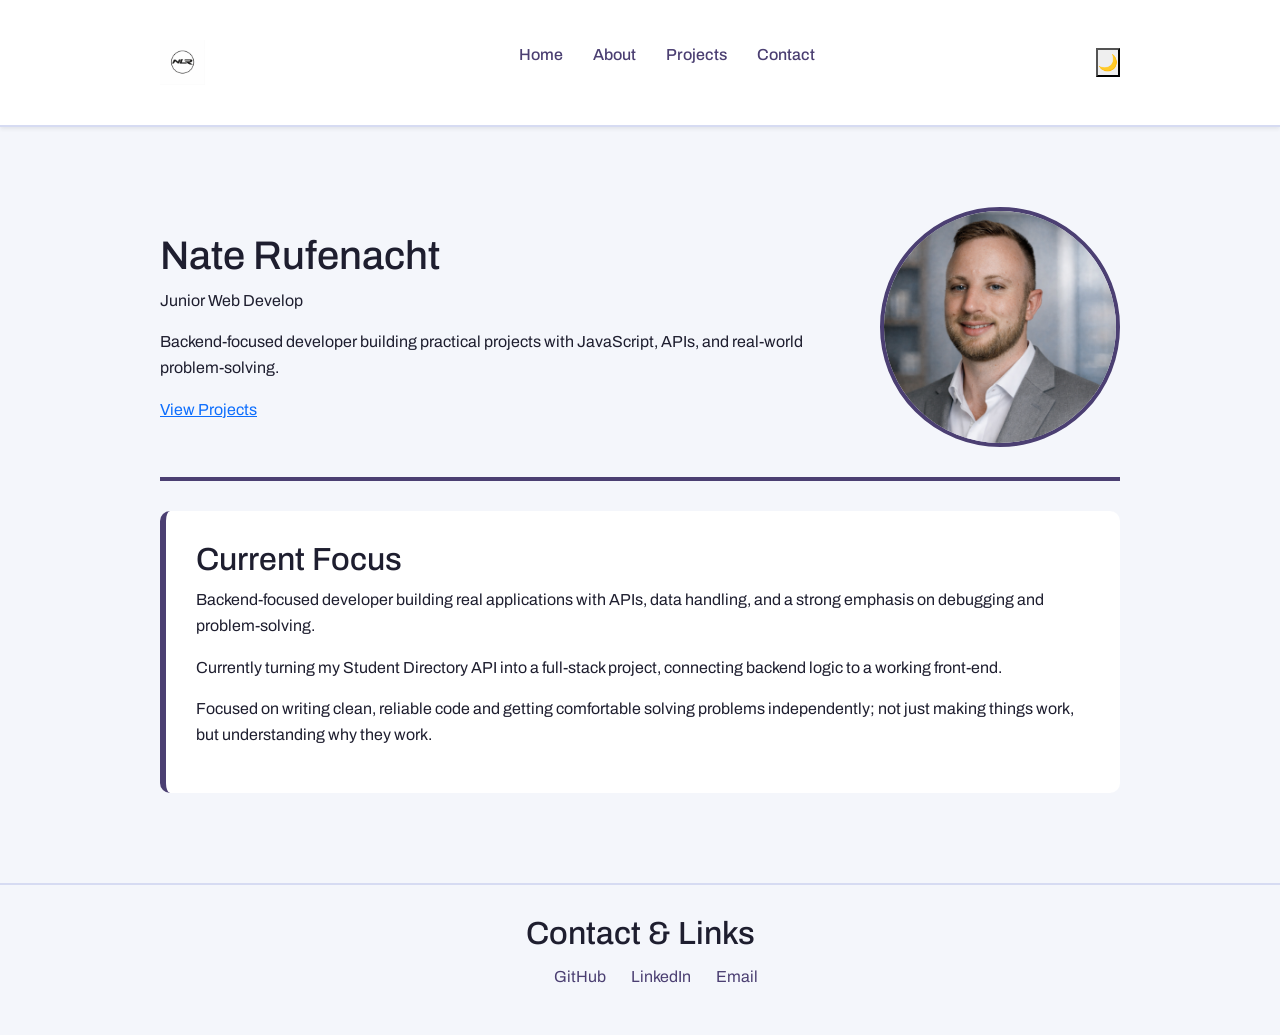
==== commit b4447286: "update to content on main page" ====
--- a/index.html
+++ b/index.html
@@ -48,8 +48,8 @@
                 </p>
 
                 <p class="hero-description">
-                    Building practical projects with HTML, CSS, JavaScript and APIs
-                    while developing strong foundations in modern web development.
+                    Backend-focused developer building practical projects with JavaScript,
+                    APIs, and real-world problem-solving.
                 </p>
 
                 <a href="projects.html" class="cta-button">
@@ -80,9 +80,18 @@
             <h2>Current Focus</h2>
 
             <p>
-                Currently developing full-stack understanding through JavaScript,
-                APIs, Node.js and Git workflows while continuing to build projects
-                that strengthen practical development skills.
+                Backend-focused developer building real applications with APIs, data handling,
+                and a strong emphasis on debugging and problem-solving.
+            </p>
+
+            <p>
+                Currently turning my Student Directory API into a full-stack project,
+                connecting backend logic to a working front-end.
+            </p>
+
+            <p>
+                Focused on writing clean, reliable code and getting comfortable solving problems
+                independently; not just making things work, but understanding why they work.
             </p>
 
         </section>
--- a/style.css
+++ b/style.css
@@ -280,6 +280,12 @@
 
 }
 
+.subtitle {
+    font-weight: 500;
+    color: var(--secondary);
+    letter-spacing: 0.5px;
+}
+
 .footer-links a {
 
     text-decoration: none;
